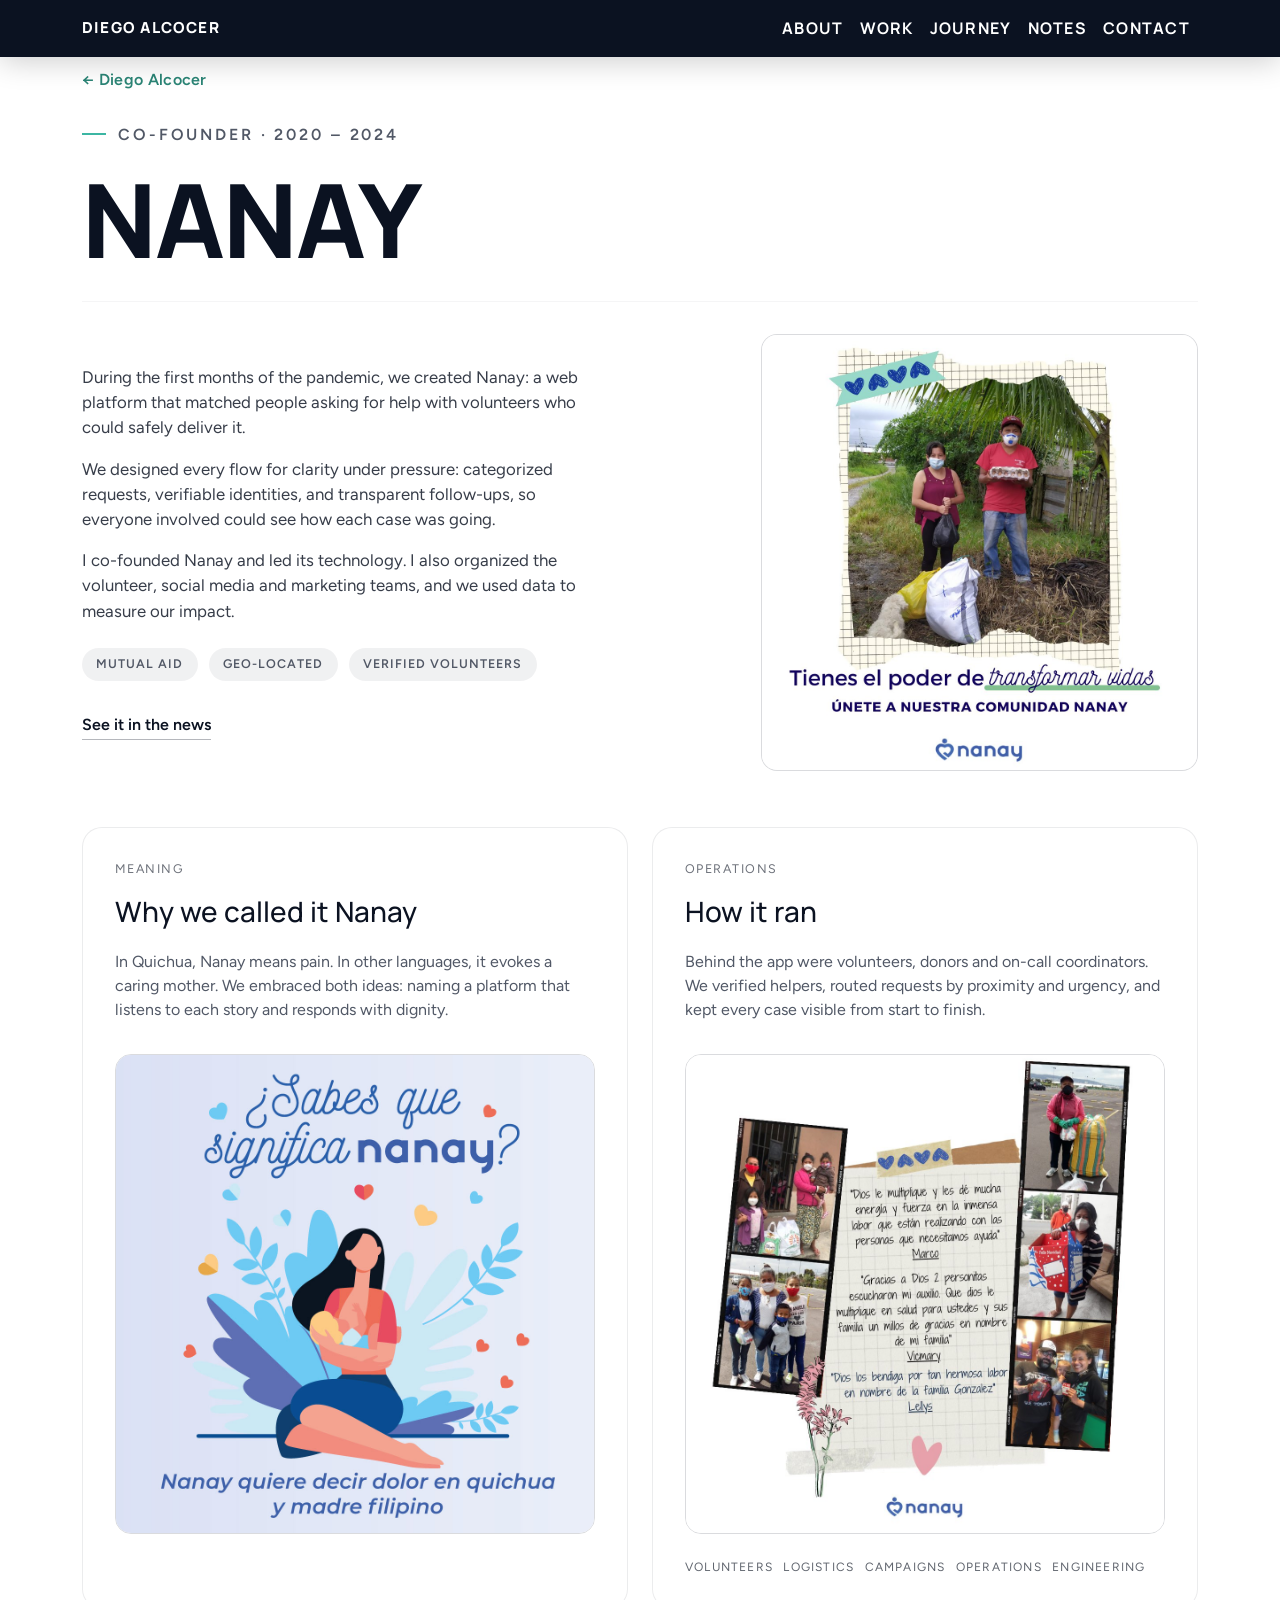
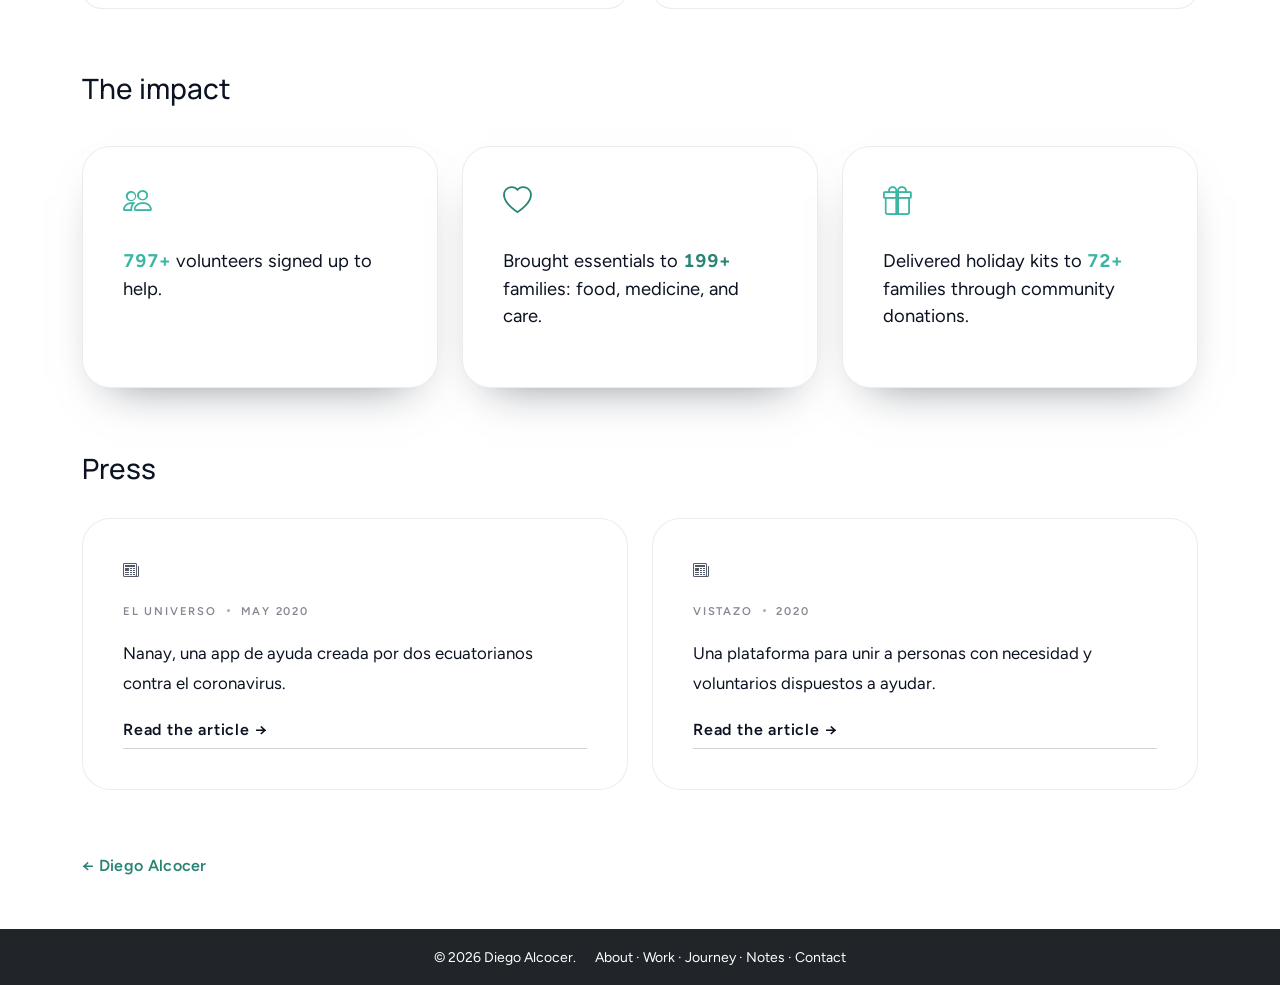
==== nanay/index.html @ 0d1655fe "Rewrite site around core systems, automation and applied AI - New hero, About and Work copy built on" ====
<!DOCTYPE html>
<html lang="en">

<head>
  <!-- Google tag (gtag.js) -->
  <script async src="https://www.googletagmanager.com/gtag/js?id=G-1H1FXFEMLF"></script>
  <script>
    window.dataLayer = window.dataLayer || [];
    function gtag(){dataLayer.push(arguments);}
    gtag('js', new Date());

    gtag('config', 'G-1H1FXFEMLF');
  </script>
  <meta charset="UTF-8" />
  <meta name="viewport" content="width=device-width, initial-scale=1.0" />
  
  <title>Nanay · Diego Alcocer</title>
  <meta name="description" content="Nanay: a platform that matched volunteers with people in need during the pandemic.">
  <meta name="robots" content="index,follow">
  <meta name="author" content="Diego Alcocer">
  <link rel="icon" type="image/svg+xml" href="/assets/favicon.svg">
  <link rel="alternate icon" type="image/png" href="/assets/favicon-64.png">
  <link rel="canonical" href="https://diegoalcocer.github.io/nanay/">

  <!-- Open Graph -->
  <meta property="og:type" content="website">
  <meta property="og:site_name" content="Diego Alcocer">
  <meta property="og:title" content="Nanay · Diego Alcocer">
  <meta property="og:description" content="Nanay: a platform that matched volunteers with people in need during the pandemic.">
  <meta property="og:url" content="https://diegoalcocer.github.io/nanay/">
  <meta property="og:image" content="https://diegoalcocer.github.io/assets/og-card-2026.png">
  <meta property="og:image:width" content="1200">
  <meta property="og:image:height" content="630">

  <!-- Twitter -->
  <meta name="twitter:card" content="summary_large_image">
  <meta name="twitter:title" content="Nanay · Diego Alcocer">
  <meta name="twitter:description" content="Nanay: a platform that matched volunteers with people in need during the pandemic.">
  <meta name="twitter:image" content="https://diegoalcocer.github.io/assets/og-card-2026.png">

  <!-- Performance & preconnects -->
  <link rel="preconnect" href="https://fonts.googleapis.com" crossorigin>
  <link rel="preconnect" href="https://fonts.gstatic.com" crossorigin>
  <link rel="dns-prefetch" href="//cdn.jsdelivr.net">
  <meta name="theme-color" content="#0b1221">

  <link href="https://cdn.jsdelivr.net/npm/bootstrap@5.3.7/dist/css/bootstrap.min.css" rel="stylesheet" integrity="sha384-LN+7fdVzj6u52u30Kp6M/trliBMCMKTyK833zpbD+pXdCLuTusPj697FH4R/5mcr" crossorigin="anonymous" />
  <link rel="stylesheet" href="https://cdn.jsdelivr.net/npm/bootstrap-icons@1.11.3/font/bootstrap-icons.min.css" integrity="sha384-XGjxtQfXaH2tnPFa9x+ruJTuLE3Aa6LhHSWRr1XeTyhezb4abCG4ccI5AkVDxqC+" crossorigin="anonymous">
  <link
    href="https://fonts.googleapis.com/css2?family=Figtree:wght@400;500;600&family=Manrope:wght@600;700;800&display=swap"
    rel="stylesheet">
  <link rel="stylesheet" href="/assets/css/site.css?v=20261101">
</head>

<body class="bg-body-tertiary">

  <script>
    // Add .js-reveal immediately so [data-reveal] elements start hidden when JS is enabled.
    // Place at top of <body> to apply before content paints.
    document.documentElement.classList.add('js-reveal');
  </script>

  <!-- Navbar -->
  <nav class="navbar navbar-expand-lg navbar-dark sticky-top nav-top bg-transparent">
    <div class="container">
      <a class="navbar-brand" href="/">Diego Alcocer</a>

      <button class="navbar-toggler" type="button" data-bs-toggle="collapse" data-bs-target="#mainNav"
        aria-controls="mainNav" aria-expanded="false" aria-label="Toggle navigation">
        <span class="navbar-toggler-icon"></span>
      </button>
      <div class="collapse navbar-collapse" id="mainNav">
        <ul class="navbar-nav ms-auto mb-2 mb-lg-0">
          <li class="nav-item"><a class="nav-link" href="/#about">About</a></li>
          <li class="nav-item"><a class="nav-link" href="/#work">Work</a></li>
          <li class="nav-item"><a class="nav-link" href="/#journey">Journey</a></li>
          <li class="nav-item"><a class="nav-link" href="/#notes">Notes</a></li>
          <li class="nav-item"><a class="nav-link" href="/#contact">Contact</a></li>
        </ul>
      </div>
    </div>
  </nav>

  <section class="py-5 bg-white" id="nanay">
    <div class="container">
      <a href="/" class="hero-arc nanay-back" data-reveal="right">&larr; Diego Alcocer</a>
      <div class="eyebrow text-center text-lg-start" data-reveal="right">Co-founder · 2020 – 2024</div>
      <h2 class="mega-title text-center text-lg-start" data-reveal="right" style="--reveal-delay: 50ms">Nanay</h2>
      <hr class="title-rule">

      <div class="row g-4 g-lg-5 nanay-hero" data-reveal="up">
        <div class="col-lg-6">
          <div class="nanay-hero-copy">
            <p>During the first months of the pandemic, we created Nanay: a web platform that matched people asking for help with volunteers who could safely deliver it.</p>
            <p>We designed every flow for clarity under pressure: categorized requests, verifiable identities, and transparent follow-ups, so everyone involved could see how each case was going.</p>
            <p>I co-founded Nanay and led its technology. I also organized the volunteer, social media and marketing teams, and we used data to measure our impact.</p>
            <div class="nanay-hero-chips">
              <span class="nanay-chip">Mutual aid</span>
              <span class="nanay-chip">Geo-located</span>
              <span class="nanay-chip">Verified volunteers</span>
            </div>
            <div class="nanay-hero-cta">
              
              <a class="nanay-link" href="https://www.eluniverso.com/larevista/2020/05/12/nota/7839771/nanay-app-ayuda-creada-dos-ecuatorianos-contra-coronavirus/" target="_blank" rel="noopener noreferrer">See it in the news</a>
            </div>
          </div>
        </div>
        <div class="col-lg-5 offset-lg-1">
          <div class="nanay-media-stack">
            <figure class="nanay-media-primary m-0">
              <img src="/assets/images/nanay_joinus.jpg" alt="Nanay platform join-us screen inviting volunteers to participate" width="1080" height="1080" loading="lazy" decoding="async">
              <figcaption class="visually-hidden">Screenshot of the Nanay platform showing a join-us call to action.</figcaption>
            </figure>
          </div>
        </div>
      </div>

      <div class="nanay-story-grid" data-reveal="up" style="--reveal-delay: 100ms">
        <article class="nanay-story-card">
          <div class="nanay-panel-eyebrow">Meaning</div>
          <h3>Why we called it Nanay</h3>
          <p>In Quichua, Nanay means pain. In other languages, it evokes a caring mother. We embraced both ideas: naming a platform that listens to each story and responds with dignity.</p>
          <figure>
            <img src="/assets/images/nanay_meaning.jpg" alt="Meaning of Nanay illustrated with caring hands supporting each other" width="1080" height="1080" loading="lazy" decoding="async">
            <figcaption class="visually-hidden">Photograph illustrating the meaning of Nanay with supportive hands.</figcaption>
          </figure>
        </article>
        <article class="nanay-story-card">
          <div class="nanay-panel-eyebrow">Operations</div>
          <h3>How it ran</h3>
          <p>Behind the app were volunteers, donors and on-call coordinators. We verified helpers, routed requests by proximity and urgency, and kept every case visible from start to finish.</p>
          <figure>
            <img src="/assets/images/nanay_historias.jpg" alt="Volunteer stories highlighted within the Nanay community platform" width="1080" height="1080" loading="lazy" decoding="async">
            <figcaption class="visually-hidden">Screenshot showcasing volunteer stories shared through Nanay.</figcaption>
          </figure>
          <div class="nanay-scope">
            <span>Volunteers</span>
            <span>Logistics</span>
            <span>Campaigns</span>
            <span>Operations</span>
            <span>Engineering</span>
          </div>
        </article>
      </div>

      <div class="mt-5 py-3" data-reveal="up" style="--reveal-delay: 150ms">
        <h3 class="section-title mb-3">The impact</h3>
        <div class="nanay-stats">
          <div class="nanay-stat-card" data-reveal="up">
            <div class="nanay-card-icon accent-purple"><i class="bi bi-people" aria-hidden="true"></i></div>
            <p class="nanay-card-copy"><span class="nanay-card-accent accent-purple" data-countup>1,000+</span> volunteers signed up to help.</p>
          </div>
          <div class="nanay-stat-card" data-reveal="up" style="--reveal-delay: 100ms">
            <div class="nanay-card-icon accent-orange"><i class="bi bi-heart" aria-hidden="true"></i></div>
            <p class="nanay-card-copy">Brought essentials to <span class="nanay-card-accent accent-orange" data-countup>250+</span> families: food, medicine, and care.</p>
          </div>
          <div class="nanay-stat-card" data-reveal="up" style="--reveal-delay: 200ms">
            <div class="nanay-card-icon accent-teal"><i class="bi bi-gift" aria-hidden="true"></i></div>
            <p class="nanay-card-copy">Delivered holiday kits to <span class="nanay-card-accent accent-teal" data-countup>90+</span> families through community donations.</p>
          </div>
        </div>
      </div>

      <div class="my-5" data-reveal="up" style="--reveal-delay: 250ms">
        <h3 class="section-title mb-3">Press</h3>
        <div class="nanay-press">
          <div class="nanay-press-card">
            <div class="press-icon"><i class="bi bi-newspaper" aria-hidden="true"></i></div>
            <span class="press-source">El Universo <span></span> May 2020</span>
            <p class="press-quote mb-0">Nanay, una app de ayuda creada por dos ecuatorianos contra el coronavirus.</p>
            <a class="hero-cta press-link" href="https://www.eluniverso.com/larevista/2020/05/12/nota/7839771/nanay-app-ayuda-creada-dos-ecuatorianos-contra-coronavirus/" target="_blank" rel="noopener noreferrer">Read the article</a>
          </div>
          <div class="nanay-press-card">
            <div class="press-icon"><i class="bi bi-newspaper" aria-hidden="true"></i></div>
            <span class="press-source">Vistazo <span></span> 2020</span>
            <p class="press-quote mb-0">Una plataforma para unir a personas con necesidad y voluntarios dispuestos a ayudar.</p>
            <a class="hero-cta press-link" href="https://www.vistazo.com/actualidad/nacional/dos-ecuatorianos-crean-una-plataforma-de-ayuda-durante-la-pandemia-HWVI181556" target="_blank" rel="noopener noreferrer">Read the article</a>
          </div>
        </div>
      </div>

      <a href="/" class="hero-arc nanay-back">&larr; Diego Alcocer</a>
    </div>
  </section>

  <!-- Footer -->
  <footer class="bg-dark text-center text-white py-3">
    <small>© 2026 Diego Alcocer.
      <span class="ms-3">
        <a href="/#about" class="text-white text-decoration-none">About</a> ·
        <a href="/#work" class="text-white text-decoration-none">Work</a> ·
        <a href="/#journey" class="text-white text-decoration-none">Journey</a> ·
        <a href="/#notes" class="text-white text-decoration-none">Notes</a> ·
        <a href="/#contact" class="text-white text-decoration-none">Contact</a>
      </span>
    </small>
  </footer>

  <script src="https://cdn.jsdelivr.net/npm/bootstrap@5.3.7/dist/js/bootstrap.bundle.min.js" integrity="sha384-ndDqU0Gzau9qJ1lfW4pNLlhNTkCfHzAVBReH9diLvGRem5+R9g2FzA8ZGN954O5Q" crossorigin="anonymous"></script>
  <script src="/assets/js/site.js?v=20261101"></script>
</body>

</html>
---- assets/css/site.css ----
:root {
  --navy: #0b1221;
  --navy-soft: rgba(11, 18, 33, .7); /* muted navy text */
  --teal: #3cb6a3;
  --teal-deep: #2a8475;              /* third accent in the in-family ladder */
  --sky: #96c3dc;
  --light: #f5f7fa;
  --muted: #f6f8fb;                  /* section-muted band */
  --ink-soft: #515866;               /* secondary body text */
  --hr: rgba(11, 18, 33, .15);
  --ease-apple: cubic-bezier(0.16, 1, 0.3, 1);
  --reveal-distance: 24px;
  --reveal-duration: 700ms;
}

html {
  scroll-behavior: smooth;
}
html { overflow-x: hidden; }

.btn-primary {
  background-color: var(--teal);
  border-color: var(--teal);
  transition: filter 160ms ease-out, transform 160ms ease-out;
}

.btn-primary:hover {
  filter: brightness(1.05);
}

.btn-primary:active {
  transform: scale(0.97);
}

.section-full {
  min-height: 100svh;
  display: flex;
  align-items: center;
  padding-top: 8rem;
  /* space for nav on small screens */
  padding-bottom: 6rem;
}

.nav-scrolled {
  background-color: rgba(11, 18, 33, 0.9) !important;
  box-shadow: 0 4px 30px rgba(0, 0, 0, .2);
}

.hero {
  min-height: 100svh;
  background-color: var(--light);
  background-image:
    radial-gradient(circle, rgba(11,18,33,0.07) 1px, transparent 1px),
    linear-gradient(180deg, #ffffff 0%, transparent 100%);
  background-size: 28px 28px, 100% 100%;
  background-repeat: repeat, no-repeat;
  color: inherit;
  display: flex;
  align-items: center;
  justify-content: center;
  position: relative;
  padding: 0 1rem;
  padding-top: 10rem;
  padding-bottom: 8rem;
}

@supports (height: 100dvh) {
  .section-full { min-height: 100dvh; }
  .hero         { min-height: 100dvh; }
}

.hero h1.display-3 {
  font-weight: 700;
  letter-spacing: -0.03em;
}

.hero .lead {
  line-height: 1.5;
  max-width: 46ch;
  margin-top: 1.5rem;
}

.hero .btn-primary {
  margin-right: 1rem;
  min-width: 150px;
}

.hero-cta {
  font-weight: 600;
  text-decoration: none;
  border-bottom: 1px solid var(--navy);
  padding-bottom: 2px;
  transition: color 0.2s var(--ease-apple), border-color 0.2s var(--ease-apple), transform 0.12s ease-out;
  color: var(--navy);
  display: inline-block;
}

.hero-cta:hover {
  border-bottom-color: var(--teal);
  color: var(--teal);
}

.hero-cta:active {
  transform: scale(0.97);
}

/* About section refinements */
.about-lead {
  max-width: 58ch;
  line-height: 1.65;
  font-size: 1.05rem;
  margin: 0 auto;
  position: relative;
  padding-left: 2.5rem;
  border-left: 1px solid rgba(11, 18, 33, 0.12);
}
.about-lead::before {
  content: "001";
  position: absolute;
  left: -2.6rem;
  top: 0;
  font-size: .78rem;
  letter-spacing: .3em;
  color: rgba(11, 18, 33, 0.4);
  font-weight: 600;
}
.about-lead p { margin: 0; }
.about-lead p + p { margin-top: 1.2rem; }
.about-preface{
  display:inline-block;
  font-size:.78rem;
  letter-spacing:.32em;
  text-transform:uppercase;
  color:rgba(11,18,33,0.55);
  margin-bottom:1.5rem;
}
@media(max-width:768px){
  .about-lead{
    padding-left:1.5rem;
  }
  .about-lead::before{
    left:-1.5rem;
  }
}
/* Extra breathing room under the About title rule */
#about .title-rule{ margin:0 0 2.5rem; }

@media (min-width: 992px) {
  #about .container {
    text-align: left;
  }

  #about .mega-title,
  #about .eyebrow {
    text-align: left;
  }
}

@media (max-width: 991.98px) {
  #about .container {
    text-align: center;
  }
}

/* Process section refinements */
#process .container {
  text-align: center;
}

@media (min-width: 992px) {
  #process .container {
    text-align: left;
  }
}

/* Editorial step title */
#process .process-title {
  font-family: 'Manrope', sans-serif;
  font-weight: 700;
  text-transform: uppercase;
  letter-spacing: -.01em;
  font-size: clamp(20px, 2.2vw, 28px);
  margin: 0 0 .35rem;
}

/* Comfortable line-length for notes */

#process .process-note {
  max-width: 56ch;
}

/* Numbered gutter layout for Process */
#process .process-row {
  display: flex;
  align-items: flex-start;
  gap: 2rem;
  padding: 3rem 0;
  border-top: 1px solid var(--hr);
}

#process .process-row:first-child {
  border-top: 1px solid var(--hr);
}

#process .process-number {
  font-family: 'Manrope', sans-serif;
  font-weight: 600;
  color: var(--navy);
  /* was clamp(40px,6vw,64px) */
  font-size: clamp(36px, 5.5vw, 56px);
  line-height: 1;
  min-width: 5ch;
}

@media(max-width:768px) {
  #process .process-row {
    flex-direction: column;
    gap: 1rem;
  }

  #process .process-number {
    font-size: clamp(28px, 10vw, 48px);
    min-width: auto;
  }
}

/* Responsive text alignment for hero */
@media (min-width: 992px) {
  .hero .hero-container-align {
    text-align: left !important;
  }

  .hero .hero-title-align {
    text-align: left !important;
  }

  .hero .lead {
    text-align: left !important;
    margin-left: 0;
    margin-right: 0;
  }
}

@media (max-width: 991.98px) {
  .hero .hero-container-align {
    text-align: center !important;
  }

  .hero .hero-title-align {
    text-align: center !important;
  }

  .hero .lead {
    text-align: center !important;
    margin-left: auto;
    margin-right: auto;
  }
  .hero { padding-top: 7rem; padding-bottom: 4rem; }
}

.scroll-indicator {
  position: absolute;
  bottom: 20px;
  left: 50%;
  transform: translateX(-50%);
  font-size: 2rem;
  color: rgba(11, 18, 33, 0.5);
  animation: bounce 2s infinite;
  cursor: pointer;
}

@keyframes bounce {

  0%,
  100% {
    transform: translateX(-50%) translateY(0);
  }

  50% {
    transform: translateX(-50%) translateY(10px);
  }
}

.project-card {
  transition: transform .3s var(--ease-apple);
}

@media (hover: hover) and (pointer: fine) {
  .project-card:hover {
    transform: scale(1.02);
  }
}



/* body{
color: var(--navy);
} */
.navbar-brand img {
  height: 50px;
  /* Adjust as needed */
  width: auto;
  /* Adjust width automatically to keep the aspect ratio */
  object-fit: contain;
  /* This will make sure all parts of your image are visible, including transparent parts */
  object-position: left;
  /* Align the image to the left, it might help to cut off some of the blue if it's not needed */
}

.navbar {
  transition: background-color .3s var(--ease-apple), box-shadow .3s var(--ease-apple);
}

.navbar.nav-top {
  position: fixed;
  top: 0;
  left: 0;
  right: 0;
  z-index: 1200;
  width: 100%;
  backdrop-filter: blur(12px);
  -webkit-backdrop-filter: blur(12px);
}

.navbar .nav-link,
.navbar .navbar-brand {
  color: #fff;
}

/* Basic styles for navbar links */
.nav-link {
  position: relative;
  display: inline-block;
  text-decoration: none;
  /* Remove default underline */
}

.nav-top {
  background-color: #0b1221 !important;
  transition: background-color 0.3s var(--ease-apple);
}

/* Create the underline effect on hover */
.nav-link:hover::after,
.nav-link.active::after {
  content: '';
  position: absolute;
  width: 100%;
  transform: scaleX(1);
  height: 2px;
  bottom: 0;
  left: 0;
  background-color: #3cb6a3;
  transform-origin: bottom left;
  transition: transform 0.25s var(--ease-apple);
}

/* Initially, the underline should not be visible */
.nav-link::after {
  content: '';
  position: absolute;
  width: 100%;
  transform: scaleX(0);
  height: 2px;
  bottom: 0;
  left: 0;
  background-color: var(--teal);
  transform-origin: bottom left;
  transition: transform 0.25s var(--ease-apple);
}

/* Projects */
#work .projects-grid {
  margin-top: 2rem;
  display: grid;
  gap: 1.5rem;
  grid-template-columns: repeat(auto-fit, minmax(280px, 1fr));
}

#work .project-card {
  border-radius: 24px;
  padding: 1.75rem;
  border: 1px solid rgba(11, 18, 33, 0.08);
  box-shadow: none; /* flattened */
  display: flex;
  flex-direction: column;
  gap: 1rem;
  transition: transform .25s var(--ease-apple), box-shadow .25s var(--ease-apple);
  height: 100%;
}

@media (hover: hover) and (pointer: fine) {
  #work .project-card:hover {
    transform: translateY(-4px);
    box-shadow: 0 20px 40px -20px rgba(60, 182, 163, 0.28);
  }
}

@media (prefers-reduced-motion: reduce) {
  #work .project-card:hover { transform: none; }
}

#work .project-card-icon {
  font-size: 1.6rem;
  color: var(--navy);
}
/* In-family accent ladder (teal / teal-deep / sky), rotated so adjacent cards differ.
   Class names are legacy; the colours are now all on-brand. */
#work .project-card-icon.accent-sky    { color: var(--teal); }
#work .project-card-icon.accent-violet { color: var(--teal-deep); }
#work .project-card-icon.accent-rose   { color: var(--sky); }
#work .project-card-icon.accent-mint   { color: var(--teal); }
#work .project-card-icon.accent-amber  { color: var(--teal-deep); }

#work .project-stat {
  display: flex;
  flex-direction: column;
  gap: .2rem;
  margin: .75rem 0 1rem;
}

#work .project-stat-label {
  text-transform: uppercase;
  letter-spacing: .18em;
  font-size: .75rem;
  color: rgba(11, 18, 33, 0.55);
}

#work .project-stat-value {
  font-size: 2rem;
  font-weight: 800;
  letter-spacing: -.01em;
  background: linear-gradient(135deg, var(--navy) 0%, var(--teal) 100%);
  -webkit-background-clip: text;
  background-clip: text;
  -webkit-text-fill-color: transparent;
  color: var(--navy);
}

#work .project-stack {
  font-size: .85rem;
  color: var(--navy-soft);
}

#work .project-tags {
  display: flex;
  flex-wrap: wrap;
  gap: .4rem;
  margin-top: auto;
}

#work .project-tags .badge {
  background: rgba(10, 18, 33, 0.08);
  color: var(--navy);
}

/* Big-type editorial titles for projects */
.project-title {
  font-family: 'Manrope', sans-serif;
  font-weight: 800;
  text-transform: uppercase;
  letter-spacing: -.02em;
  line-height: .95;
  /* was clamp(28px,4.8vw,56px) */
  font-size: clamp(24px, 3.8vw, 48px);
  margin: 0 0 .35rem;
}

.impact-grid {
  display: grid;
  grid-template-columns: repeat(4, minmax(0, 1fr));
  gap: 1.5rem;
}

@media(max-width:992px) {
  .impact-grid {
    grid-template-columns: repeat(2, 1fr);
  }
}

@media(max-width:576px) {
  .impact-grid {
    grid-template-columns: 1fr;
  }
}

.impact-tile {
  border: 1px solid rgba(11, 18, 33, 0.08);
  border-radius: 28px;
  padding: 2.5rem;
  background: #fff;
  box-shadow: 0 22px 45px -28px rgba(10, 18, 33, 0.55);
  display: flex;
  flex-direction: column;
  gap: .6rem;
  min-height: 220px;
  transition: transform .25s var(--ease-apple), box-shadow .25s var(--ease-apple);
  border-top: 3px solid transparent;
}

@media (hover: hover) and (pointer: fine) {
  .impact-tile:hover {
    transform: translateY(-4px);
    box-shadow: 0 25px 55px -25px rgba(60, 182, 163, 0.32);
  }
}

.impact-tile.tile-experience { border-top-color: var(--teal); }

.impact-tile.tile-experience .kpi {
  background: linear-gradient(135deg, var(--navy), var(--teal));
  -webkit-background-clip: text;
  background-clip: text;
  -webkit-text-fill-color: transparent;
  color: var(--teal);
}

.impact-tile .kpi-icon {
  font-size: 1.8rem;
  margin-bottom: .15rem;
}

.impact-tile .kpi {
  font-size: 2.75rem;
  font-weight: 800;
  letter-spacing: -.02em;
}

.impact-tile .label {
  font-weight: 600;
  opacity: .92;
  margin-top: .2rem;
}

.impact-tile .note {
  opacity: .75;
  font-size: 1rem;
}

/* --- Section dividers & rhythm --- */
.hr-hairline {
  height: 1px;
  background: linear-gradient(90deg, transparent, rgba(11, 18, 33, .12), transparent);
  border: 0;
  margin: 0
}

.section-muted {
  background: var(--muted);
}


.process-title {
  font-size: 1.5rem;
  font-weight: 700;
  letter-spacing: -.01em
}

.process-note {
  opacity: .85;
}

/* --- Projects additions --- */

/* Apple-style accents for cards */
.accent-teal{ color: var(--teal); }
.accent-blue{ color: var(--sky); }
.accent-gold{ color: var(--teal-deep); }

/* --- Impact: Awards tile special styling --- */
.impact-tile.awards-tile { border-color: rgba(60,182,163,.3); position: relative; }
.impact-tile.awards-tile:hover, .impact-tile.awards-tile:focus { border-color: rgba(60,182,163,.5); }
@media (prefers-reduced-motion: reduce) {
  .impact-tile.awards-tile:hover, .impact-tile.awards-tile:focus { transform: none; }
}
/* One-time gentle ping */
.impact-tile.awards-tile.ping::after { content: ""; position: absolute; inset: -6px; border-radius: 32px; box-shadow: 0 0 0 6px rgba(60,182,163,.10); animation: awardsPing 900ms ease-out 1 forwards; }
@keyframes awardsPing { from { opacity: .8; } to { opacity: 0; box-shadow: 0 0 0 14px rgba(60,182,163,0); } }

/* --- Hero awards badge --- */
.hero-awards{margin-top:.75rem; opacity:.9; font-weight:600; letter-spacing:.04em}
.hero-awards .icon{margin-right:.4rem}

/* --- Testimonials --- */
.testi-list{
  list-style:none;
  padding:0;
  margin:0;
  display:grid;
  gap:2.25rem;
}
.testi-item{ padding:0; }
.testi-figure{ margin:0; }
.testi-quote{
  position:relative;
  font-size: clamp(1.1rem, 1.2rem + 0.4vw, 1.5rem);
  line-height:1.8;
  font-style:italic;
  color:#0b1221;
  max-width: 72ch;
  margin: 0 auto 0.75rem;
}
.testi-quote:before{
  content:"“";
  position:absolute;
  left:-0.6em;
  top:-0.15em;
  font-size:2.75rem;
  line-height:1;
  color: var(--teal);
  opacity:.3;
  pointer-events:none;
}
.testi-quote:after{
  content:"”";
  position:absolute;
  right:-0.4em;
  bottom:-0.5em;
  font-size:2.75rem;
  line-height:1;
  color: var(--teal);
  opacity:.25;
  pointer-events:none;
}
.testi-meta{
  text-align:center;
  font-weight:600;
  color: var(--navy);
}
.testi-meta .role{
  display:block;
  font-weight:400;
  opacity:.7;
  margin-top:.15rem;
  letter-spacing:.01em;
}
.testi-divider{
  height:1px;
  background: linear-gradient(90deg, transparent, rgba(11,18,33,.12), transparent);
  border:0;
  margin:.75rem auto 0;
  width:min(640px, 90%);
}

/* === Typography (Manrope headings / Figtree body) === */
body {
  font-family: 'Figtree', system-ui, -apple-system, sans-serif;
  color: var(--ink-soft);
  /* clip (not hidden): hidden makes <body> a scroll container, which breaks
     position: sticky in the Journey scene; clip contains the pre-reveal
     translate bleed without creating one. */
  overflow-x: clip;
}

h1,
h2,
h3,
.navbar,
.nav-link {
  font-family: 'Manrope', sans-serif;
  color: #0b1221;
}

/* Nav uppercase + tracking and subtle baseline rule */
.navbar {
  border-bottom: 1px solid var(--hr);
}

.navbar .nav-link {
  text-transform: uppercase;
  letter-spacing: .08em;
  font-weight: 700;
}

/* Eyebrow + billboard titles */
.eyebrow {
  text-transform: uppercase;
  letter-spacing: .18em;
  color: var(--ink-soft);
  font-weight: 600;
}
.eyebrow::before {
  content: '';
  display: inline-block;
  width: 24px;
  height: 2px;
  background: var(--teal);
  vertical-align: middle;
  margin-right: 0.75rem;
  transform: translateY(-2px);
}

.mega-title {
  font-family: 'Manrope', sans-serif;
  font-weight: 800;
  text-transform: uppercase;
  letter-spacing: -.02em;
  line-height: .9;
  margin: .25em 0 .35em;
  /* was clamp(48px,10vw,150px) */
  font-size: clamp(44px, 8vw, 120px);
}

.mega-title-hero {
  font-size: clamp(46px, 9vw, 130px)
}

.title-rule {
  height: 1px;
  background: var(--hr);
  border: 0;
  margin: 0 0 2rem;
}

/* Paragraph tone */
.lead {
  color: var(--ink-soft);
  font-weight: 400;
  text-shadow: none;
}

.hero .lead {
  color: var(--ink-soft);
  text-shadow: none;
}

/* Wider container on large screens */
@media (min-width:1400px) {
  .container {
    max-width: 1200px;
  }
}

@media (max-width: 768px) {
  .contact-buttons {
    display: flex;
    flex-direction: column;
    align-items: center;
  }

  .contact-buttons a {
    width: 100%;
    max-width: 300px;
    margin-bottom: 16px;
    border-radius: 8px;
    font-size: 1.05em;
    text-align: center;
  }

  .contact-buttons i {
    font-size: 1.4em;
    margin-right: 8px;
  }
}

@media (min-width: 769px) {
  .contact-buttons {
    display: flex;
    justify-content: center;
    gap: 16px;
  }
}

.contact-buttons a {
  transition: background-color 0.2s var(--ease-apple), color 0.2s var(--ease-apple), transform 0.2s var(--ease-apple);
}

@media (hover: hover) and (pointer: fine) {
  .contact-buttons a:hover {
    transform: translateY(-2px);
    background-color: var(--navy);
    color: #fff;
  }
}

.contact-buttons a:active {
  transform: scale(0.97);
}

.contact-buttons a.cv-button {
  background-color: var(--teal-deep);
  color: white;
}

.mega-title { overflow-wrap: anywhere; word-break: break-word; }
img, svg { max-width: 100%; height: auto; display: block; }

/* === Hero career-arc link (teaser into the Journey) === */
.hero-arc {
  color: var(--teal-deep);
  font-weight: 600;
  letter-spacing: .02em;
  text-decoration: none;
  display: inline-block;
  border-bottom: 1px solid transparent;
  padding-bottom: 2px;
  transition: color 0.2s var(--ease-apple), border-color 0.2s var(--ease-apple), transform 0.12s ease-out;
}
.hero-arc:hover { color: var(--teal); border-bottom-color: var(--teal); }
.hero-arc:active { transform: scale(0.97); }

/* === Journey (career chapters) ===
   Default: static stacked panels (mobile, reduced-motion, no-JS).
   .journey-pinned (added by JS on ≥992px + motion OK): sticky horizontal scene. */
.journey { position: relative; background: #fff; }
.journey-panel { background: var(--panel-bg, #fff); padding: 4.5rem 0; }
.journey-panel-grid {
  display: grid;
  grid-template-columns: auto 1fr;
  gap: clamp(1rem, 4vw, 3.5rem);
  align-items: center;
}
.journey-num {
  font-family: 'Manrope', sans-serif;
  font-weight: 800;
  font-size: clamp(4.5rem, 15vw, 12rem);
  line-height: .85;
  color: rgba(11, 18, 33, .055);
  user-select: none;
}
.journey-panel.on-dark .journey-num { color: rgba(255, 255, 255, .07); }
.journey-eyebrow {
  font-family: 'Manrope', sans-serif;
  font-weight: 700;
  font-size: .74rem;
  letter-spacing: .18em;
  text-transform: uppercase;
  color: var(--teal-deep);
  margin-bottom: .9rem;
}
.journey-panel.on-dark .journey-eyebrow { color: var(--teal); }
.journey-chapter-title {
  font-family: 'Manrope', sans-serif;
  font-weight: 800;
  text-transform: uppercase;
  letter-spacing: -.01em;
  font-size: clamp(1.7rem, 3.6vw, 2.9rem);
  line-height: 1.05;
  color: var(--navy);
  margin: 0 0 1rem;
}
.journey-panel.on-dark .journey-chapter-title { color: #fff; }
.journey-body {
  color: var(--ink-soft);
  font-size: 1.05rem;
  line-height: 1.7;
  max-width: 52ch;
  margin: 0;
}
.journey-panel.on-dark .journey-body { color: rgba(255, 255, 255, .72); }
.journey-years {
  margin-top: 1.3rem;
  font-family: 'Manrope', sans-serif;
  font-weight: 700;
  font-size: .78rem;
  letter-spacing: .14em;
  color: var(--sky);
}
.journey-motif { display: none; }
@media (min-width: 1200px) {
  .journey-panel-grid { grid-template-columns: auto 1fr auto; }
  .journey-motif { display: block; }
  .journey-motif svg { width: clamp(180px, 20vw, 300px); height: auto; }
}
@media (max-width: 576px) {
  .journey-panel-grid { grid-template-columns: 1fr; gap: .75rem; }
  .journey-num { font-size: 4rem; line-height: 1; }
}
/* Static section header (matches the site's standard header treatment) */
.journey-head { padding: 5.5rem 0 0; background: #fff; }
.journey-head-inner { display: block; }
.journey-ticks { display: none; }

/* --- Pinned scene overrides --- */
.journey-pinned .journey-runway { height: 260vh; }
.journey-pinned .journey-sticky {
  position: sticky;
  top: 0;
  height: 100vh;
  overflow: hidden;
}
.journey-pinned .journey-track {
  display: flex;
  height: 100%;
  will-change: transform;
}
.journey-pinned .journey-panel {
  flex: 0 0 100%;
  height: 100%;
  display: flex;
  align-items: center;
  padding: 0;
}
.journey-pinned .journey-head {
  position: absolute;
  top: 0;
  left: 0;
  right: 0;
  z-index: 5;
  padding: 5.2rem 0 0;
  background: transparent;
  mix-blend-mode: difference;
  pointer-events: none;
}
.journey-pinned .journey-head-inner {
  display: flex;
  align-items: center;
  justify-content: space-between;
  gap: 1rem;
}
.journey-pinned .journey-head .eyebrow,
.journey-pinned .journey-head .title-rule { display: none; }
.journey-pinned .journey-mt {
  font-size: 1.05rem;
  letter-spacing: .16em;
  line-height: 1;
  margin: 0;
  color: #fff;
}
.journey-pinned .journey-ticks { display: flex; gap: 10px; pointer-events: auto; }
.journey-tick {
  width: 26px;
  height: 4px;
  border-radius: 2px;
  border: 0;
  padding: 0;
  background: rgba(255, 255, 255, .35);
  cursor: pointer;
  transition: background .3s var(--ease-apple);
}
.journey-tick.on { background: #fff; }
.journey-tick:focus-visible { outline: 2px solid #fff; outline-offset: 3px; }

/* === Projects: compact secondary row === */
#work .projects-compact {
  margin-top: 1.5rem;
  display: grid;
  gap: 1.5rem;
  grid-template-columns: repeat(auto-fit, minmax(280px, 1fr));
}
#work .project-card-compact {
  flex-direction: row;
  align-items: center;
  gap: 1.25rem;
  padding: 1.25rem 1.5rem;
}
#work .project-card-compact .project-card-icon { font-size: 1.35rem; }
#work .project-title-sm {
  font-family: 'Manrope', sans-serif;
  font-weight: 800;
  text-transform: uppercase;
  letter-spacing: -.01em;
  font-size: 1.05rem;
  color: var(--navy);
  margin: 0 0 .25rem;
}
#work .project-card-compact p {
  font-size: .9rem;
  line-height: 1.55;
  margin: 0 0 .45rem;
}
#work .project-chip {
  display: inline-block;
  font-size: .72rem;
  font-weight: 700;
  letter-spacing: .08em;
  text-transform: uppercase;
  padding: .18rem .6rem;
  border: 1px solid rgba(60, 182, 163, .4);
  border-radius: 999px;
  color: var(--teal-deep);
}

/* === Notes (short writing) === */
#notes .note-list {
  margin-top: 2.5rem;
  display: grid;
  gap: 1.5rem;
  grid-template-columns: repeat(auto-fit, minmax(280px, 1fr));
}
#notes .note-card {
  background: #fff;
  border: 1px solid rgba(11, 18, 33, 0.08);
  border-radius: 24px;
  padding: 1.75rem;
  display: flex;
  flex-direction: column;
  gap: .8rem;
}
#notes .note-pillar {
  font-family: 'Manrope', sans-serif;
  font-weight: 700;
  font-size: .68rem;
  letter-spacing: .16em;
  text-transform: uppercase;
  color: var(--teal-deep);
}
#notes .note-card p {
  color: var(--navy);
  font-size: .98rem;
  line-height: 1.7;
  margin: 0;
}
#notes .note-date {
  margin-top: auto;
  padding-top: .4rem;
  font-size: .8rem;
  color: var(--ink-soft);
}

/* === Reveal-on-scroll system (replaces AOS) === */
/* Default state: visible — keeps content available for SEO and no-JS users */
[data-reveal] { opacity: 1; transform: none; }

/* JS-enabled: prepare elements for animation */
.js-reveal [data-reveal] {
  opacity: 0;
  transition:
    opacity var(--reveal-duration) var(--ease-apple),
    transform var(--reveal-duration) var(--ease-apple);
  transition-delay: var(--reveal-delay, 0ms);
  will-change: opacity, transform;
}

.js-reveal [data-reveal="up"]    { transform: translateY(var(--reveal-distance)); }
.js-reveal [data-reveal="down"]  { transform: translateY(calc(var(--reveal-distance) * -1)); }
.js-reveal [data-reveal="left"]  { transform: translateX(var(--reveal-distance)); }
.js-reveal [data-reveal="right"] { transform: translateX(calc(var(--reveal-distance) * -1)); }
.js-reveal [data-reveal="scale"] { transform: scale(0.96); }
.js-reveal [data-reveal="fade"]  { transform: none; }

.js-reveal [data-reveal].revealed {
  opacity: 1;
  transform: none;
}

@media (prefers-reduced-motion: reduce) {
  .js-reveal [data-reveal] {
    opacity: 1;
    transform: none;
    transition: none;
  }
}

/* Count-up: tabular nums prevent text width jitter while animating */
[data-countup] { font-variant-numeric: tabular-nums; }
  
/* === Nanay case study (restored 2026-09-22) === */
.section-title {
  color: var(--navy);
}
/* --- Nanay case study --- */
#nanay .nanay-hero {
  margin-bottom: 3.5rem;
  align-items: center;
}
#nanay .nanay-hero-copy {
  max-width: 52ch;
}
#nanay .nanay-hero-copy p {
  font-size: 1.05rem;
  color: rgba(11, 18, 33, 0.82);
}
#nanay .nanay-hero-chips {
  display: flex;
  flex-wrap: wrap;
  gap: .7rem;
  margin: 1.5rem 0 2rem;
}
#nanay .nanay-chip {
  padding: .45rem .9rem;
  border-radius: 999px;
  background: rgba(11, 18, 33, 0.06);
  text-transform: uppercase;
  letter-spacing: .08em;
  font-size: .78rem;
  font-weight: 600;
}
#nanay .nanay-hero-cta {
  display: flex;
  flex-wrap: wrap;
  gap: 1rem;
  align-items: center;
}
#nanay .nanay-link {
  text-decoration: none;
  font-weight: 600;
  color: var(--navy);
  position: relative;
  padding-bottom: .2rem;
}
#nanay .nanay-link::after {
  content: "";
  position: absolute;
  left: 0;
  bottom: 0;
  width: 100%;
  height: 1px;
  background: currentColor;
  opacity: .3;
  transition: opacity .25s var(--ease-apple);
}
#nanay .nanay-link:hover::after {
  opacity: 1;
}
#nanay .nanay-media-stack {
  display: flex;
  flex-direction: column;
  gap: 1.25rem;
}
#nanay .nanay-media-stack figure {
  border: 1px solid var(--hr);
  border-radius: 16px;
  overflow: hidden;
  background: #fff;
  box-shadow: none;
}
#nanay .nanay-media-stack figure img {
  width: 100%;
  height: 100%;
  object-fit: cover;
  display: block;
}
#nanay .nanay-story-grid {
  margin-top: 3.5rem;
  display: grid;
  grid-template-columns: repeat(auto-fit, minmax(280px, 1fr));
  gap: 1.5rem;
}
#nanay .nanay-story-card {
  border: 1px solid rgba(11, 18, 33, 0.08);
  border-radius: 20px;
  padding: 2rem;
  background: #fff;
  box-shadow: none;
  display: flex;
  flex-direction: column;
  gap: 1rem;
}
#nanay .nanay-story-card figure {
  margin: 0;
  border-radius: 16px;
  overflow: hidden;
  border: 1px solid var(--hr);
}
#nanay .nanay-story-card figure img {
  display: block;
  width: 100%;
  height: 100%;
  object-fit: cover;
}
#nanay .nanay-story-card .nanay-panel-eyebrow {
  font-size: .78rem;
  letter-spacing: .12em;
  text-transform: uppercase;
  color: rgba(11, 18, 33, 0.6);
}
#nanay .nanay-story-card h3 {
  margin-bottom: .35rem;
}
#nanay .nanay-story-list {
  list-style: none;
  padding: 0;
  margin: .5rem 0 0;
  display: grid;
  gap: .35rem;
  font-size: .95rem;
  color: rgba(11, 18, 33, 0.8);
}
#nanay .nanay-story-list li {
  padding-left: 1rem;
  position: relative;
}
#nanay .nanay-story-list li::before {
  content: "";
  width: 6px;
  height: 6px;
  border-radius: 50%;
  background: var(--teal);
  position: absolute;
  top: .45rem;
  left: 0;
}
#nanay .nanay-stats {
  display: grid;
  grid-template-columns: repeat(3, minmax(0, 1fr));
  gap: 1.5rem;
  margin-top: 2.5rem;
}
#nanay .nanay-stat-card {
  border: 1px solid rgba(11, 18, 33, 0.08);
  border-radius: 28px;
  padding: 2.5rem;
  background: #fff;
  position: relative;
  box-shadow: 0 22px 45px -28px rgba(10, 18, 33, 0.55);
  display: flex;
  flex-direction: column;
  gap: 1.25rem;
  min-height: 220px;
  transition: transform .25s var(--ease-apple), box-shadow .25s var(--ease-apple);
}
@media (hover: hover) and (pointer: fine) {
  #nanay .nanay-stat-card:hover {
    transform: translateY(-4px);
    box-shadow: 0 25px 55px -25px rgba(60, 182, 163, 0.28);
  }
}
#nanay .nanay-card-icon {
  font-size: 1.8rem;
  line-height: 1;
}
#nanay .nanay-card-copy {
  font-size: 1.15rem;
  line-height: 1.5;
  color: var(--navy);
  max-width: 32ch;
}
#nanay .nanay-card-copy .nanay-card-accent {
  font-weight: 700;
  display: inline-block;
}
#nanay .accent-purple { color: var(--teal); }
#nanay .accent-orange { color: var(--teal-deep); }
#nanay .nanay-scope {
  display: flex;
  flex-wrap: wrap;
  gap: .65rem;
  margin-top: .5rem;
  text-transform: uppercase;
  letter-spacing: .1em;
  font-size: .75rem;
  color: rgba(11, 18, 33, 0.65);
}
#nanay .nanay-press {
  display: grid;
  grid-template-columns: repeat(2, minmax(0, 1fr));
  gap: 1.5rem;
  margin-top: 2rem;
}
#nanay .nanay-press-card {
  border: 1px solid rgba(11, 18, 33, 0.08);
  border-radius: 28px;
  padding: 2.5rem;
  background: #fff;
  height: 100%;
  display: flex;
  flex-direction: column;
  gap: 1.25rem;
  box-shadow: none;
  transition: transform .25s var(--ease-apple), box-shadow .25s var(--ease-apple);
}
#nanay .nanay-press-card:hover {
  transform: none;
  box-shadow: none;
}
#nanay .press-source {
  font-size: .7rem;
  text-transform: uppercase;
  letter-spacing: .16em;
  font-weight: 600;
  color: rgba(11, 18, 33, 0.5);
  display: flex;
  align-items: center;
  gap: .65rem;
}
#nanay .press-source span {
  display: inline-block;
  height: 3px;
  width: 3px;
  border-radius: 50%;
  background: rgba(11, 18, 33, 0.35);
}
#nanay .press-quote {
  font-size: 1.05rem;
  line-height: 1.75;
  color: var(--navy);
  margin: 0;
  max-width: 42ch;
}
#nanay .press-link {
  display: inline-flex;
  align-items: center;
  gap: .35rem;
  font-weight: 600;
  letter-spacing: .05em;
  padding-bottom: .35rem;
  border-bottom: 1px solid rgba(11, 18, 33, 0.18);
  transition: border-color .2s var(--ease-apple), color .2s var(--ease-apple);
}
#nanay .press-link::after {
  content: '→';
  font-size: 1rem;
  transition: transform .2s var(--ease-apple);
}
#nanay .press-link:hover {
  border-bottom-color: var(--teal);
  color: var(--teal);
}
@media (hover: hover) and (pointer: fine) {
  #nanay .press-link:hover::after {
    transform: translateX(4px);
  }
}
/* Nanay section divider */
.nanay-divider {
  height: 80px;
  background: linear-gradient(to bottom, rgba(11,18,33,0.04), transparent 60%);
  border-top: 1px solid rgba(11,18,33,0.08);
  margin-top: 4rem;
  margin-bottom: 4rem;
}
#nanay .nanay-outro {
  max-width: 58ch;
  margin: 0 auto;
  text-align: center;
}
#nanay .nanay-outro p {
  margin-bottom: 1.1rem;
}
@media(max-width:992px) {
  #nanay .nanay-stats {
    grid-template-columns: repeat(2, minmax(0, 1fr));
  }
  #nanay .nanay-press {
    grid-template-columns: 1fr;
  }
}
@media(max-width:576px) {
  #nanay .nanay-stats {
    grid-template-columns: 1fr;
  }
}
.accent-orange{ color: var(--teal-deep); }
.accent-purple{ color: var(--teal); }
.nanay-card-icon{ font-size:1.25rem; margin-bottom:.75rem; display:inline-block; }

/* === Work: three headed blocks (2026-11) ===
   Same project cards as before; only the grouping is new.
   Desktop: block heading on the left, its cards on the right. Phone: stacked. */
#work .work-block {
  display: grid;
  grid-template-columns: 1fr;
  gap: 1.25rem 3rem;
  padding: 2.75rem 0;
  border-top: 1px solid var(--hr);
}
#work .title-rule + .work-block { border-top: 0; padding-top: 1rem; }
@media (min-width: 992px) {
  #work .work-block { grid-template-columns: minmax(0, 1fr) minmax(0, 2fr); }
}
#work .work-block-num {
  font-family: 'Manrope', sans-serif;
  font-weight: 700;
  font-size: .74rem;
  letter-spacing: .18em;
  color: var(--teal-deep);
  margin-bottom: .6rem;
}
#work .work-block-title {
  font-family: 'Manrope', sans-serif;
  font-weight: 800;
  text-transform: uppercase;
  letter-spacing: -.01em;
  line-height: 1.05;
  font-size: clamp(1.4rem, 2.4vw, 2rem);
  color: var(--navy);
  margin: 0 0 .9rem;
}
#work .work-block-intro {
  color: var(--ink-soft);
  font-size: 1.02rem;
  line-height: 1.7;
  max-width: 46ch;
  margin: 0;
}
#work .work-block .projects-grid,
#work .work-block .projects-compact { margin-top: 0; }
#work .work-block-also .work-block-title { font-size: 1.05rem; letter-spacing: .08em; }

/* Inline link inside a card (Nanay "Read the story") */
.project-link {
  color: var(--teal-deep);
  font-weight: 600;
  text-decoration: none;
  white-space: nowrap;
}
.project-link:hover { color: var(--teal); }

/* Nanay page back link */
.nanay-back { display: inline-block; margin: 1.25rem 0 1.75rem; }
#nanay .container > .nanay-back:last-child { margin-top: 1rem; margin-bottom: 0; }

/* === Navigation and first-screen fixes (2026-11) === */

/* Nav jumps stop just below the fixed navbar instead of under it */
html { scroll-padding-top: 76px; }

/* Hero is visible at first paint: a short CSS fade that doesn't wait for the script */
.js-reveal .hero [data-reveal] {
  opacity: 1;
  transform: none;
  transition: none;
  animation: hero-in .6s var(--ease-apple) both;
  animation-delay: calc(var(--reveal-delay, 0ms) * .25);
}
@keyframes hero-in {
  from { opacity: 0; transform: translateY(10px); }
  to   { opacity: 1; transform: none; }
}
@media (prefers-reduced-motion: reduce) {
  .js-reveal .hero [data-reveal] { animation: none; }
}

/* Name in the navbar; on the home page it appears once the hero is scrolled past */
.navbar .navbar-brand {
  font-family: 'Manrope', sans-serif;
  font-weight: 800;
  text-transform: uppercase;
  letter-spacing: .08em;
  font-size: .95rem;
}
.navbar .navbar-brand.brand-on-scroll {
  opacity: 0;
  pointer-events: none;
  transition: opacity .3s var(--ease-apple);
}
.navbar.nav-scrolled .navbar-brand.brand-on-scroll {
  opacity: 1;
  pointer-events: auto;
}
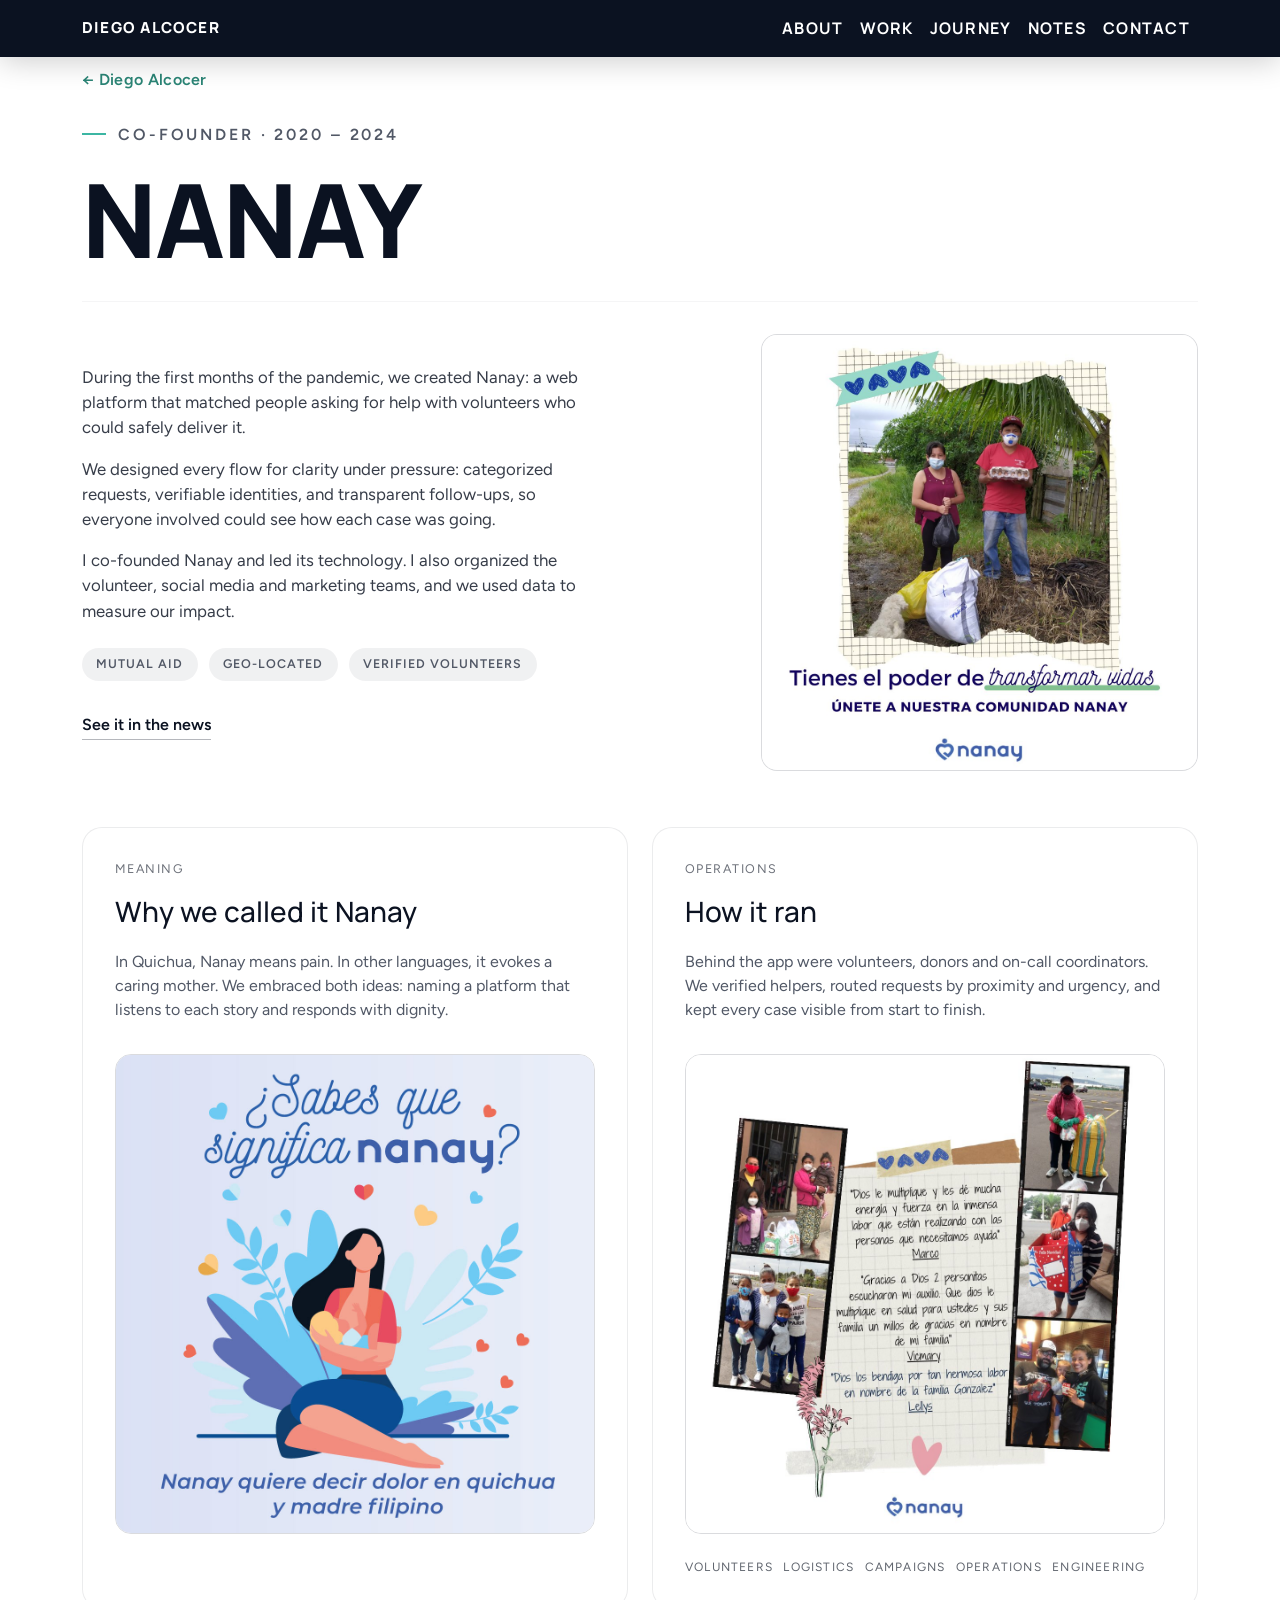
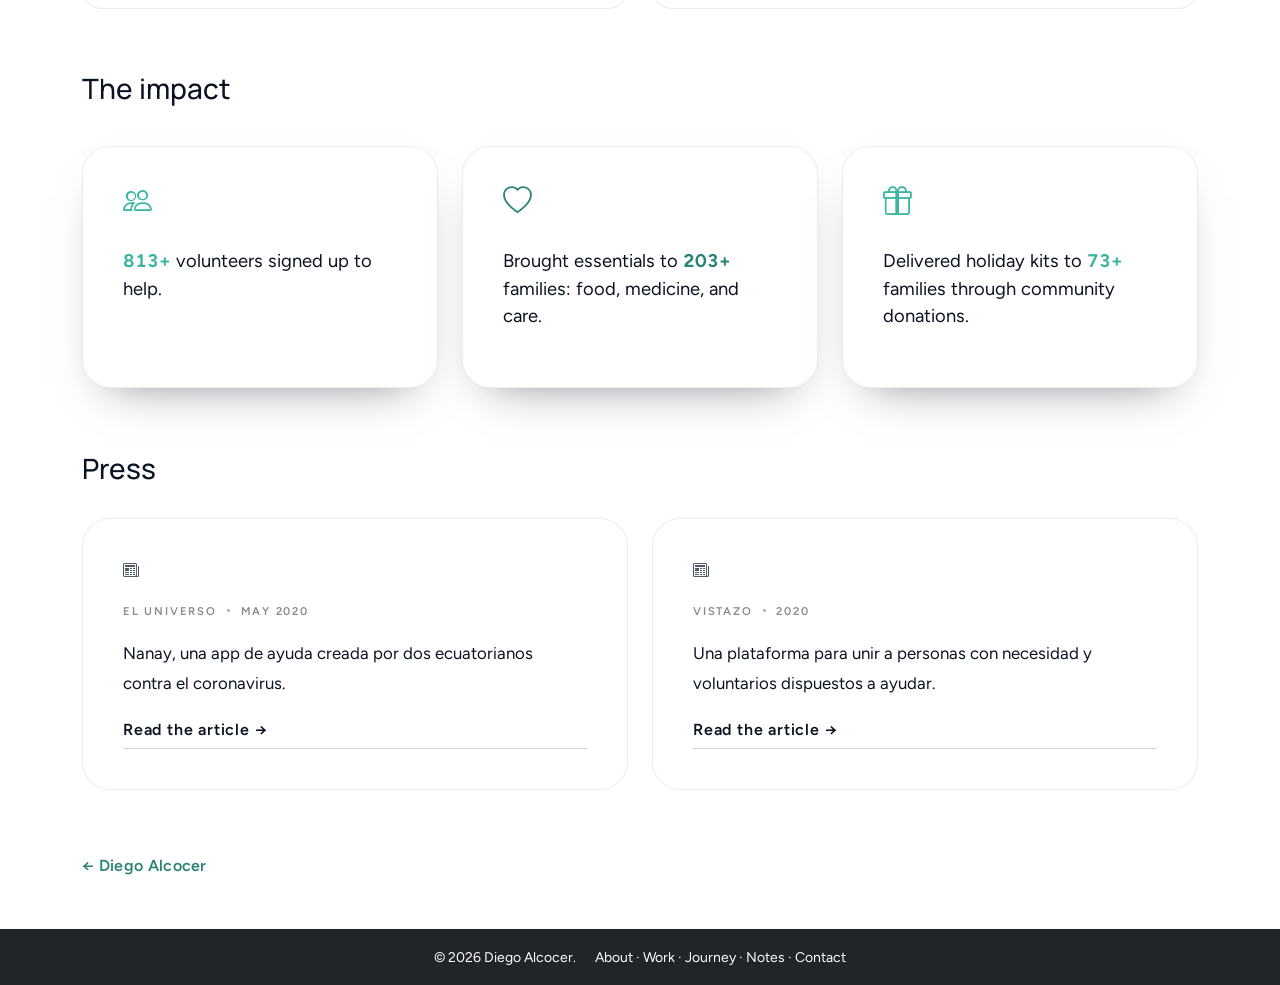
==== commit 1a7af634: "Add Today at IDB Invest block and the Gaia case page - Open the Work section with what the current r" ====
--- a/nanay/index.html
+++ b/nanay/index.html
@@ -49,7 +49,7 @@
   <link
     href="https://fonts.googleapis.com/css2?family=Figtree:wght@400;500;600&family=Manrope:wght@600;700;800&display=swap"
     rel="stylesheet">
-  <link rel="stylesheet" href="/assets/css/site.css?v=20261101">
+  <link rel="stylesheet" href="/assets/css/site.css?v=20261101c">
 </head>
 
 <body class="bg-body-tertiary">
--- a/assets/css/site.css
+++ b/assets/css/site.css
@@ -1429,3 +1429,48 @@
   opacity: 1;
   pointer-events: auto;
 }
+
+/* Today at IDB Invest: prose instead of cards, same two-column layout */
+#work .work-today-body p {
+  color: var(--navy);
+  font-size: 1.08rem;
+  line-height: 1.75;
+  max-width: 62ch;
+  margin: 0 0 1rem;
+}
+#work .work-today-body p:last-child { margin-bottom: 0; }
+
+/* Case pages (Gaia) */
+#case .case-lead {
+  font-size: 1.3rem;
+  line-height: 1.5;
+  color: var(--ink-soft);
+  max-width: 48ch;
+  margin: 0 0 .75rem;
+}
+#case .case-role {
+  font-family: 'Manrope', sans-serif;
+  font-weight: 700;
+  font-size: .74rem;
+  letter-spacing: .18em;
+  text-transform: uppercase;
+  color: var(--teal-deep);
+  margin: 0;
+}
+#case .case-body { max-width: 64ch; margin-top: 2.5rem; }
+#case .case-body h3 {
+  font-family: 'Manrope', sans-serif;
+  font-weight: 800;
+  text-transform: uppercase;
+  letter-spacing: -.01em;
+  font-size: clamp(1.1rem, 1.8vw, 1.4rem);
+  color: var(--navy);
+  margin: 2.25rem 0 .75rem;
+}
+#case .case-body p {
+  font-size: 1.08rem;
+  line-height: 1.75;
+  color: var(--navy);
+  margin: 0 0 1rem;
+}
+#case .container > .nanay-back:last-child { margin-top: 2.5rem; margin-bottom: 0; }
